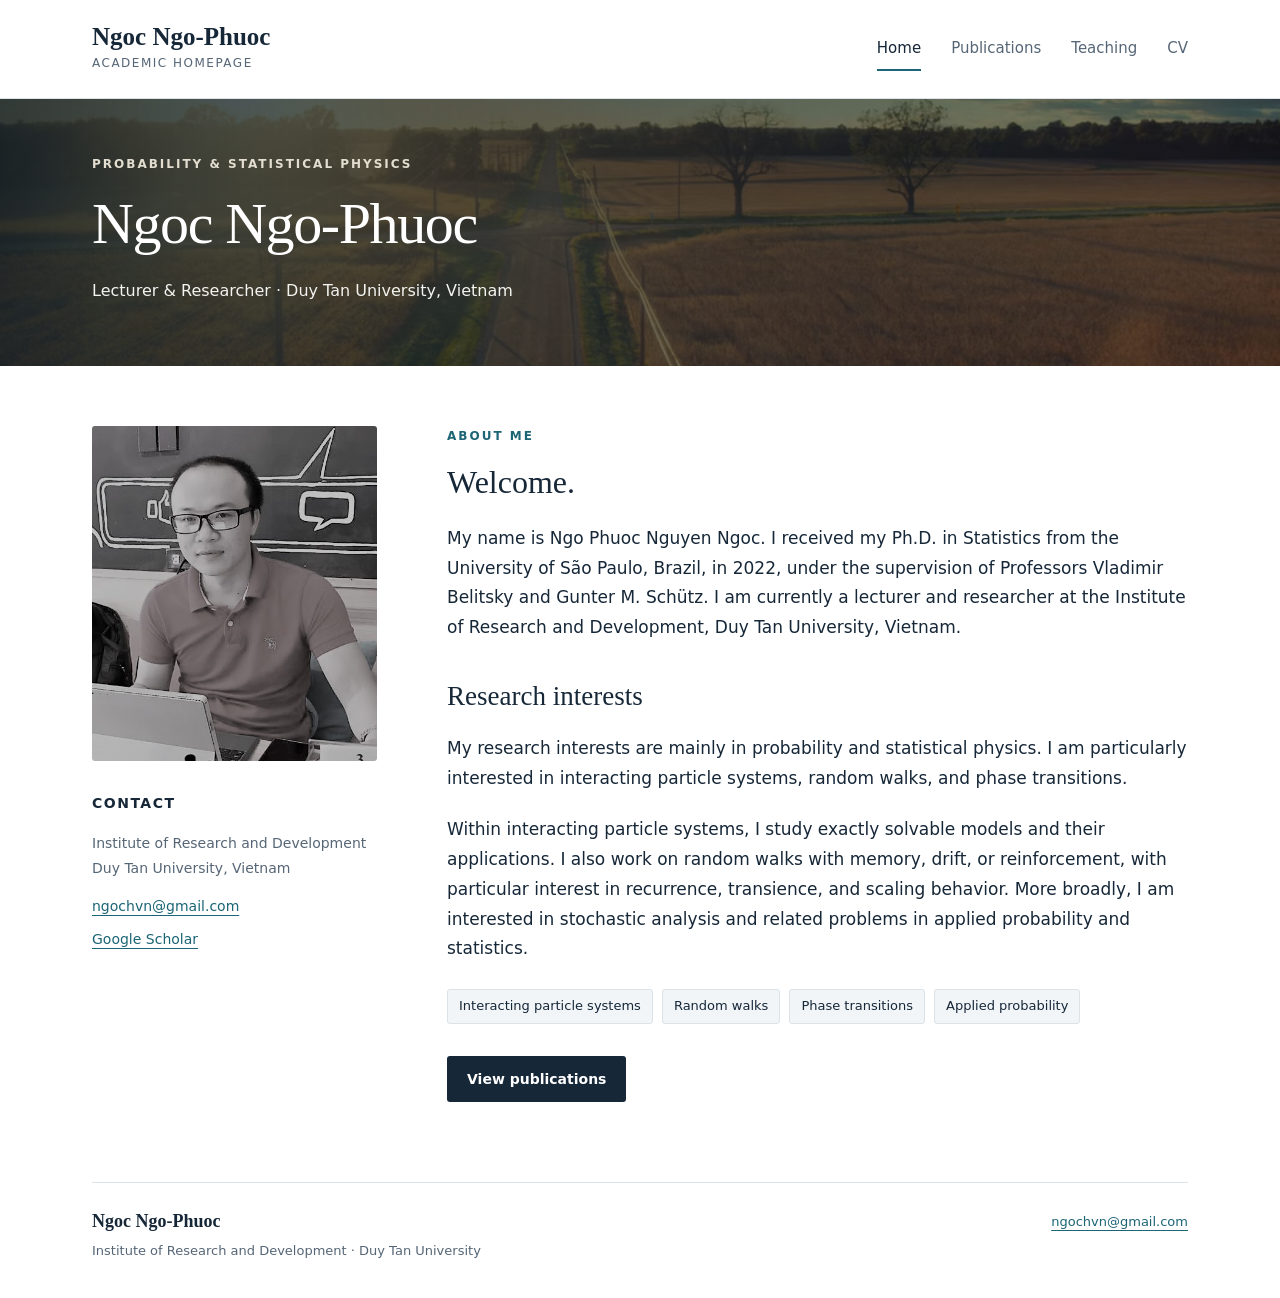
==== index.html @ 026bc56b "Publish academic homepage" ====
<!doctype html>
<html lang="en"><head><meta charset="utf-8"><meta name="viewport" content="width=device-width,initial-scale=1">
<title>Home · Ngoc Ngo-Phuoc</title><meta name="description" content="Ngoc Ngo-Phuoc — probability, statistical physics and interacting particle systems. Lecturer and researcher at Duy Tan University.">
<link rel="icon" type="image/svg+xml" href="data:image/svg+xml,%3Csvg xmlns='http://www.w3.org/2000/svg' viewBox='0 0 32 32'%3E%3Crect width='32' height='32' rx='6' fill='%23162738'/%3E%3Ctext x='16' y='24' text-anchor='middle' font-family='Georgia' font-size='24' fill='white'%3EN%3C/text%3E%3C/svg%3E"><link rel="stylesheet" href="style.css"></head>
<body><a class="skip" href="#main">Skip to content</a><header><div class="nav-wrap"><a class="brand" href="index.html">Ngoc Ngo-Phuoc<span>Academic homepage</span></a><nav aria-label="Main navigation"><a href="index.html" aria-current="page">Home</a><a href="publications.html">Publications</a><a href="teaching.html">Teaching</a><a href="cv.html">CV</a></nav></div></header>
<main id="main"><section class="hero"><div class="hero-inner"><p class="eyebrow">Probability &amp; Statistical Physics</p><h1>Ngoc Ngo-Phuoc</h1><p class="hero-sub">Lecturer &amp; Researcher · Duy Tan University, Vietnam</p></div></section>
<div class="home-grid content"><aside><img class="portrait" src="portrait.jpg" alt="Portrait of Ngoc Ngo-Phuoc" width="480" height="560"><div class="contact"><h2>Contact</h2><p>Institute of Research and Development<br>Duy Tan University, Vietnam</p><a href="mailto:ngochvn@gmail.com">ngochvn@gmail.com</a><a href="https://scholar.google.com/citations?user=MyAaOgkAAAAJ&amp;hl=en">Google Scholar</a></div></aside>
<article><p class="eyebrow">About me</p><h2>Welcome.</h2><p>My name is Ngo Phuoc Nguyen Ngoc. I received my Ph.D. in Statistics from the University of São Paulo, Brazil, in 2022, under the supervision of Professors Vladimir Belitsky and Gunter M. Schütz. I am currently a lecturer and researcher at the Institute of Research and Development, Duy Tan University, Vietnam.</p>
<h2 class="section-heading">Research interests</h2><p>My research interests are mainly in probability and statistical physics. I am particularly interested in interacting particle systems, random walks, and phase transitions.</p><p>Within interacting particle systems, I study exactly solvable models and their applications. I also work on random walks with memory, drift, or reinforcement, with particular interest in recurrence, transience, and scaling behavior. More broadly, I am interested in stochastic analysis and related problems in applied probability and statistics.</p>
<ul class="topics"><li>Interacting particle systems</li><li>Random walks</li><li>Phase transitions</li><li>Applied probability</li></ul><a class="button" href="publications.html">View publications</a></article></div></main><footer><div><strong>Ngoc Ngo-Phuoc</strong><span>Institute of Research and Development · Duy Tan University</span></div><a href="mailto:ngochvn@gmail.com">ngochvn@gmail.com</a></footer></body></html>
---- style.css ----
:root{--ink:#162738;--muted:#566676;--accent:#1c6575;--line:#dbe3e8;--soft:#f1f5f7}*{box-sizing:border-box}html{scroll-behavior:smooth}body{margin:0;color:var(--ink);background:#fff;font:17px/1.75 system-ui,-apple-system,BlinkMacSystemFont,"Segoe UI",sans-serif}a{color:var(--accent);text-underline-offset:4px}a:hover{color:#102f38}a:focus-visible{outline:3px solid #d38d36;outline-offset:5px}header{background:#fff;border-bottom:1px solid var(--line)}.nav-wrap{max-width:1160px;margin:auto;padding:23px 32px;display:flex;justify-content:space-between;gap:24px;align-items:center}.brand{font:700 25px Georgia,serif;text-decoration:none;color:var(--ink)}.brand span{display:block;font:12px/2 system-ui,sans-serif;letter-spacing:1.5px;text-transform:uppercase;color:var(--muted)}nav{display:flex;gap:30px}nav a{font-size:15px;text-decoration:none;color:var(--muted);padding:8px 0;border-bottom:2px solid transparent}nav a[aria-current=page]{color:var(--ink);border-color:var(--accent)}.hero{background:linear-gradient(90deg,rgba(14,29,37,.83),rgba(14,29,37,.38)),url('landscape.png') center 48%/cover;color:white}.hero-inner{max-width:1160px;padding:55px 32px 61px;margin:auto}.eyebrow{font-size:12px;font-weight:650;letter-spacing:2px;text-transform:uppercase;color:var(--accent);margin:0 0 15px}.hero .eyebrow{color:#e3ded0}h1{font:normal clamp(38px,5vw,58px)/1.16 Georgia,serif;letter-spacing:-1.4px;margin:0 0 20px}h2{font:normal 32px/1.3 Georgia,serif;margin:0 0 20px}h3{font-size:18px;font-weight:600;line-height:1.6;margin:0 0 7px}.hero-sub{font-size:16px;margin:0;color:#f3f3f0}.content{max-width:1160px;margin:auto;padding:60px 32px 80px}.home-grid{display:grid;grid-template-columns:285px 1fr;gap:70px}.portrait{width:100%;height:335px;object-fit:cover;object-position:center 35%;border-radius:3px}.contact{padding-top:24px}.contact h2{font:600 14px system-ui,sans-serif;text-transform:uppercase;letter-spacing:1.5px}.contact p,.contact a{font-size:14px}.contact p{color:var(--muted)}.contact a{display:block;margin-top:8px}article p{margin-top:0;margin-bottom:22px}.section-heading{margin-top:36px;font-size:27px}.topics{display:flex;flex-wrap:wrap;gap:9px;list-style:none;padding:0;margin:25px 0 32px}.topics li{font-size:13px;padding:5px 11px;background:var(--soft);border:1px solid var(--line);border-radius:3px}.button{display:inline-block;background:var(--ink);color:#fff;text-decoration:none;font-size:14px;font-weight:600;padding:11px 20px;border-radius:3px}.button:hover{background:var(--accent);color:white}.reading{max-width:940px}.intro{font-size:19px;color:var(--muted);margin:0 0 36px}.paper-group{border-top:1px solid var(--line);padding-top:28px;margin-top:42px}.paper-group h2{font-size:28px}.paper-group ol{padding-left:28px}.paper-group li{padding-left:10px;margin:0 0 25px}.paper-group li::marker{color:var(--accent);font-size:14px}.paper-group p{font-size:15px;color:var(--muted);margin:3px 0 6px}.paper-link{font-size:14px;font-weight:600}.workshops{padding-left:20px}.appointment{padding:32px 0;border-top:1px solid var(--line);margin-top:32px}.appointment h2{margin-bottom:10px}.appointment .eyebrow{margin-bottom:12px}.appointment ul{columns:2;column-gap:40px;padding-left:20px}.appointment li{break-inside:avoid;padding:3px 0}.muted{color:var(--muted);font-size:15px}.cv-frame{margin-top:32px;border:1px solid var(--line);background:var(--soft)}iframe{width:100%;height:850px;border:0;display:block}footer{border-top:1px solid var(--line);max-width:1096px;margin:auto;padding:28px 0 35px;display:flex;justify-content:space-between;gap:20px;font-size:13px;color:var(--muted)}footer strong{display:block;color:var(--ink);font:600 18px Georgia,serif;margin-bottom:8px}footer span{display:block}.skip{position:absolute;top:-100px;left:16px;background:white;padding:12px;z-index:5}.skip:focus{top:10px}@media(max-width:720px){.nav-wrap{padding:18px 22px;display:block}.brand{font-size:24px}nav{gap:25px;margin-top:15px;flex-wrap:wrap}nav a{font-size:14px}.hero-inner{padding:38px 22px 42px}.hero-sub{font-size:14px}.content{padding:36px 22px 50px}.home-grid{grid-template-columns:1fr;gap:35px}.home-grid aside{display:grid;grid-template-columns:130px 1fr;gap:20px}.portrait{height:175px}.contact{padding:0}.contact h2{margin:0 0 10px}.contact p{margin:0;font-size:13px}.contact a{font-size:13px;overflow-wrap:anywhere}.appointment ul{columns:1}footer{margin:0 22px;display:block}footer>a{display:inline-block;margin-top:14px}h1{font-size:39px}.eyebrow{font-size:12px;letter-spacing:1.5px}.paper-group li{padding-left:3px}iframe{height:600px}}@media(prefers-reduced-motion:reduce){html{scroll-behavior:auto}}
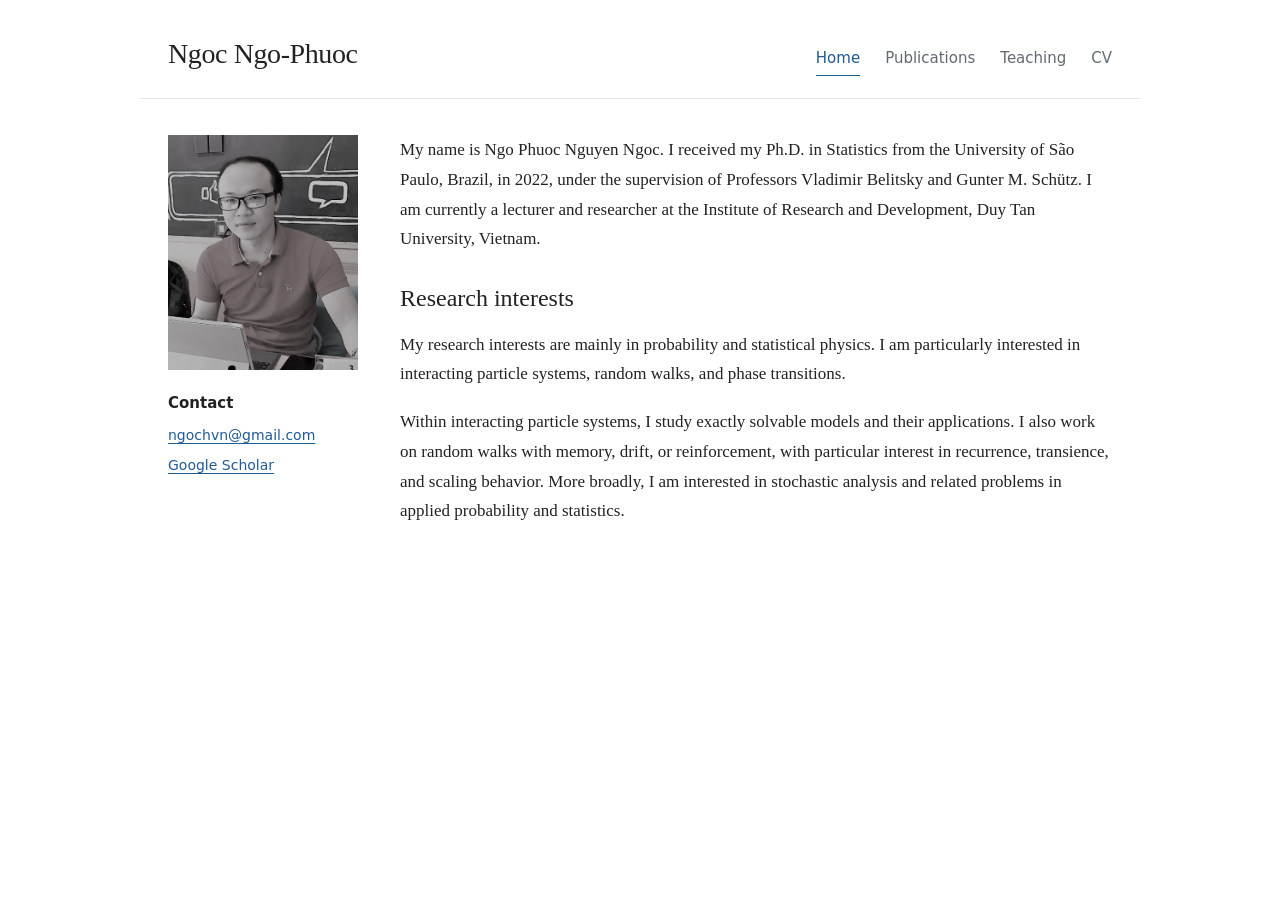
==== commit 0da10b2e: "Simplify academic layout and remove repeated headings" ====
--- a/index.html
+++ b/index.html
@@ -1,10 +1,10 @@
 <!doctype html>
 <html lang="en"><head><meta charset="utf-8"><meta name="viewport" content="width=device-width,initial-scale=1">
 <title>Home · Ngoc Ngo-Phuoc</title><meta name="description" content="Ngoc Ngo-Phuoc — probability, statistical physics and interacting particle systems. Lecturer and researcher at Duy Tan University.">
-<link rel="icon" type="image/svg+xml" href="data:image/svg+xml,%3Csvg xmlns='http://www.w3.org/2000/svg' viewBox='0 0 32 32'%3E%3Crect width='32' height='32' rx='6' fill='%23162738'/%3E%3Ctext x='16' y='24' text-anchor='middle' font-family='Georgia' font-size='24' fill='white'%3EN%3C/text%3E%3C/svg%3E"><link rel="stylesheet" href="style.css"></head>
-<body><a class="skip" href="#main">Skip to content</a><header><div class="nav-wrap"><a class="brand" href="index.html">Ngoc Ngo-Phuoc<span>Academic homepage</span></a><nav aria-label="Main navigation"><a href="index.html" aria-current="page">Home</a><a href="publications.html">Publications</a><a href="teaching.html">Teaching</a><a href="cv.html">CV</a></nav></div></header>
-<main id="main"><section class="hero"><div class="hero-inner"><p class="eyebrow">Probability &amp; Statistical Physics</p><h1>Ngoc Ngo-Phuoc</h1><p class="hero-sub">Lecturer &amp; Researcher · Duy Tan University, Vietnam</p></div></section>
-<div class="home-grid content"><aside><img class="portrait" src="portrait.jpg" alt="Portrait of Ngoc Ngo-Phuoc" width="480" height="560"><div class="contact"><h2>Contact</h2><p>Institute of Research and Development<br>Duy Tan University, Vietnam</p><a href="mailto:ngochvn@gmail.com">ngochvn@gmail.com</a><a href="https://scholar.google.com/citations?user=MyAaOgkAAAAJ&amp;hl=en">Google Scholar</a></div></aside>
-<article><p class="eyebrow">About me</p><h2>Welcome.</h2><p>My name is Ngo Phuoc Nguyen Ngoc. I received my Ph.D. in Statistics from the University of São Paulo, Brazil, in 2022, under the supervision of Professors Vladimir Belitsky and Gunter M. Schütz. I am currently a lecturer and researcher at the Institute of Research and Development, Duy Tan University, Vietnam.</p>
+<link rel="icon" type="image/svg+xml" href="data:image/svg+xml,%3Csvg xmlns='http://www.w3.org/2000/svg' viewBox='0 0 32 32'%3E%3Crect width='32' height='32' rx='6' fill='%23162738'/%3E%3Ctext x='16' y='24' text-anchor='middle' font-family='Georgia' font-size='24' fill='white'%3EN%3C/text%3E%3C/svg%3E"><link rel="stylesheet" href="style.css?v=2"></head>
+<body><a class="skip" href="#main">Skip to content</a><header><div class="nav-wrap"><h1 class="brand">Ngoc Ngo-Phuoc</h1><nav aria-label="Main navigation"><a href="index.html" aria-current="page">Home</a><a href="publications.html">Publications</a><a href="teaching.html">Teaching</a><a href="cv.html">CV</a></nav></div></header>
+<main id="main">
+<div class="home-grid content"><aside><img class="portrait" src="portrait.jpg" alt="Portrait of Ngoc Ngo-Phuoc" width="480" height="560"><div class="contact"><h2>Contact</h2><a href="mailto:ngochvn@gmail.com">ngochvn@gmail.com</a><a href="https://scholar.google.com/citations?user=MyAaOgkAAAAJ&amp;hl=en">Google Scholar</a></div></aside>
+<article><p>My name is Ngo Phuoc Nguyen Ngoc. I received my Ph.D. in Statistics from the University of São Paulo, Brazil, in 2022, under the supervision of Professors Vladimir Belitsky and Gunter M. Schütz. I am currently a lecturer and researcher at the Institute of Research and Development, Duy Tan University, Vietnam.</p>
 <h2 class="section-heading">Research interests</h2><p>My research interests are mainly in probability and statistical physics. I am particularly interested in interacting particle systems, random walks, and phase transitions.</p><p>Within interacting particle systems, I study exactly solvable models and their applications. I also work on random walks with memory, drift, or reinforcement, with particular interest in recurrence, transience, and scaling behavior. More broadly, I am interested in stochastic analysis and related problems in applied probability and statistics.</p>
-<ul class="topics"><li>Interacting particle systems</li><li>Random walks</li><li>Phase transitions</li><li>Applied probability</li></ul><a class="button" href="publications.html">View publications</a></article></div></main><footer><div><strong>Ngoc Ngo-Phuoc</strong><span>Institute of Research and Development · Duy Tan University</span></div><a href="mailto:ngochvn@gmail.com">ngochvn@gmail.com</a></footer></body></html>+</article></div></main></body></html>
--- a/style.css
+++ b/style.css
@@ -1 +1 @@
-:root{--ink:#162738;--muted:#566676;--accent:#1c6575;--line:#dbe3e8;--soft:#f1f5f7}*{box-sizing:border-box}html{scroll-behavior:smooth}body{margin:0;color:var(--ink);background:#fff;font:17px/1.75 system-ui,-apple-system,BlinkMacSystemFont,"Segoe UI",sans-serif}a{color:var(--accent);text-underline-offset:4px}a:hover{color:#102f38}a:focus-visible{outline:3px solid #d38d36;outline-offset:5px}header{background:#fff;border-bottom:1px solid var(--line)}.nav-wrap{max-width:1160px;margin:auto;padding:23px 32px;display:flex;justify-content:space-between;gap:24px;align-items:center}.brand{font:700 25px Georgia,serif;text-decoration:none;color:var(--ink)}.brand span{display:block;font:12px/2 system-ui,sans-serif;letter-spacing:1.5px;text-transform:uppercase;color:var(--muted)}nav{display:flex;gap:30px}nav a{font-size:15px;text-decoration:none;color:var(--muted);padding:8px 0;border-bottom:2px solid transparent}nav a[aria-current=page]{color:var(--ink);border-color:var(--accent)}.hero{background:linear-gradient(90deg,rgba(14,29,37,.83),rgba(14,29,37,.38)),url('landscape.png') center 48%/cover;color:white}.hero-inner{max-width:1160px;padding:55px 32px 61px;margin:auto}.eyebrow{font-size:12px;font-weight:650;letter-spacing:2px;text-transform:uppercase;color:var(--accent);margin:0 0 15px}.hero .eyebrow{color:#e3ded0}h1{font:normal clamp(38px,5vw,58px)/1.16 Georgia,serif;letter-spacing:-1.4px;margin:0 0 20px}h2{font:normal 32px/1.3 Georgia,serif;margin:0 0 20px}h3{font-size:18px;font-weight:600;line-height:1.6;margin:0 0 7px}.hero-sub{font-size:16px;margin:0;color:#f3f3f0}.content{max-width:1160px;margin:auto;padding:60px 32px 80px}.home-grid{display:grid;grid-template-columns:285px 1fr;gap:70px}.portrait{width:100%;height:335px;object-fit:cover;object-position:center 35%;border-radius:3px}.contact{padding-top:24px}.contact h2{font:600 14px system-ui,sans-serif;text-transform:uppercase;letter-spacing:1.5px}.contact p,.contact a{font-size:14px}.contact p{color:var(--muted)}.contact a{display:block;margin-top:8px}article p{margin-top:0;margin-bottom:22px}.section-heading{margin-top:36px;font-size:27px}.topics{display:flex;flex-wrap:wrap;gap:9px;list-style:none;padding:0;margin:25px 0 32px}.topics li{font-size:13px;padding:5px 11px;background:var(--soft);border:1px solid var(--line);border-radius:3px}.button{display:inline-block;background:var(--ink);color:#fff;text-decoration:none;font-size:14px;font-weight:600;padding:11px 20px;border-radius:3px}.button:hover{background:var(--accent);color:white}.reading{max-width:940px}.intro{font-size:19px;color:var(--muted);margin:0 0 36px}.paper-group{border-top:1px solid var(--line);padding-top:28px;margin-top:42px}.paper-group h2{font-size:28px}.paper-group ol{padding-left:28px}.paper-group li{padding-left:10px;margin:0 0 25px}.paper-group li::marker{color:var(--accent);font-size:14px}.paper-group p{font-size:15px;color:var(--muted);margin:3px 0 6px}.paper-link{font-size:14px;font-weight:600}.workshops{padding-left:20px}.appointment{padding:32px 0;border-top:1px solid var(--line);margin-top:32px}.appointment h2{margin-bottom:10px}.appointment .eyebrow{margin-bottom:12px}.appointment ul{columns:2;column-gap:40px;padding-left:20px}.appointment li{break-inside:avoid;padding:3px 0}.muted{color:var(--muted);font-size:15px}.cv-frame{margin-top:32px;border:1px solid var(--line);background:var(--soft)}iframe{width:100%;height:850px;border:0;display:block}footer{border-top:1px solid var(--line);max-width:1096px;margin:auto;padding:28px 0 35px;display:flex;justify-content:space-between;gap:20px;font-size:13px;color:var(--muted)}footer strong{display:block;color:var(--ink);font:600 18px Georgia,serif;margin-bottom:8px}footer span{display:block}.skip{position:absolute;top:-100px;left:16px;background:white;padding:12px;z-index:5}.skip:focus{top:10px}@media(max-width:720px){.nav-wrap{padding:18px 22px;display:block}.brand{font-size:24px}nav{gap:25px;margin-top:15px;flex-wrap:wrap}nav a{font-size:14px}.hero-inner{padding:38px 22px 42px}.hero-sub{font-size:14px}.content{padding:36px 22px 50px}.home-grid{grid-template-columns:1fr;gap:35px}.home-grid aside{display:grid;grid-template-columns:130px 1fr;gap:20px}.portrait{height:175px}.contact{padding:0}.contact h2{margin:0 0 10px}.contact p{margin:0;font-size:13px}.contact a{font-size:13px;overflow-wrap:anywhere}.appointment ul{columns:1}footer{margin:0 22px;display:block}footer>a{display:inline-block;margin-top:14px}h1{font-size:39px}.eyebrow{font-size:12px;letter-spacing:1.5px}.paper-group li{padding-left:3px}iframe{height:600px}}@media(prefers-reduced-motion:reduce){html{scroll-behavior:auto}}
+:root{--ink:#222;--muted:#616971;--accent:#205b96;--line:#e1e5e9}*{box-sizing:border-box}body{margin:0;background:#fff;color:var(--ink);font:17px/1.75 Georgia,"Times New Roman",serif}a{color:var(--accent);text-underline-offset:3px}a:hover{color:#123d68}a:focus-visible{outline:2px solid var(--accent);outline-offset:4px}header{max-width:1000px;margin:0 auto;border-bottom:1px solid var(--line)}.nav-wrap{padding:36px 28px 22px;display:flex;align-items:baseline;justify-content:space-between;gap:24px}.brand{font:normal 28px/1.3 Georgia,serif;color:#222;margin:0;text-decoration:none;letter-spacing:-.4px}nav{display:flex;flex-wrap:wrap;gap:25px;font:15px/1.6 system-ui,sans-serif}nav a{color:var(--muted);text-decoration:none;padding-bottom:5px}nav a[aria-current=page]{color:var(--accent);border-bottom:1px solid var(--accent)}.content{max-width:1000px;margin:auto;padding:36px 28px 70px}.home-grid{display:grid;grid-template-columns:190px minmax(0,1fr);gap:42px}.portrait{width:190px;height:235px;object-fit:cover;object-position:center 35%;display:block}.contact{margin-top:22px;font:14px/1.8 system-ui,sans-serif}.contact h2{font:600 15px/1.5 system-ui,sans-serif;margin:0 0 8px}.contact a{display:block;overflow-wrap:anywhere;margin-top:5px}h1{font:normal 34px/1.3 Georgia,serif;margin:0 0 27px}h2{font:normal 24px/1.4 Georgia,serif;margin:0 0 14px}h3{font:600 17px/1.6 Georgia,serif;margin:0 0 5px}p{margin:0 0 18px}.section-heading{margin-top:28px;font-size:24px}.reading{max-width:1000px}.paper-group{margin-top:30px;padding-top:22px;border-top:1px solid var(--line)}.paper-group h2{font-size:23px}.paper-group ol{padding-left:26px;margin:20px 0 0}.paper-group li{padding-left:5px;margin-bottom:22px}.paper-group li::marker{color:var(--muted);font-size:15px}.paper-group p{color:var(--muted);font-size:15px;margin:3px 0}.paper-link{font:14px/1.7 system-ui,sans-serif}.workshops{padding-left:20px}.appointment{margin-top:27px;padding-top:23px;border-top:1px solid var(--line)}.eyebrow{font:14px/1.6 system-ui,sans-serif;color:var(--muted);margin-bottom:6px}.appointment h2{margin-bottom:8px}.appointment ul{padding-left:22px;margin:12px 0}.appointment li{margin-bottom:3px}.muted{color:var(--muted);font-size:15px}.button{display:inline-block;color:var(--accent);font:15px/1.7 system-ui,sans-serif}.cv-frame{margin:24px 0 16px;border:1px solid var(--line)}iframe{width:100%;height:850px;border:0;display:block}.skip{position:absolute;top:-100px;left:15px;padding:8px;background:#fff;z-index:10}.skip:focus{top:10px}@media(max-width:640px){.nav-wrap{padding:24px 22px 16px;display:block}.brand{font-size:27px}nav{margin-top:16px;gap:23px;font-size:14px}.content{padding:27px 22px 48px}.home-grid{grid-template-columns:1fr;gap:25px}.home-grid aside{display:flex;gap:22px;align-items:center}.portrait{width:120px;height:150px}.contact{margin:0;min-width:0}.contact a{font-size:14px}.contact h2{font-size:15px}h1{font-size:30px}h2{font-size:23px}.paper-group{margin-top:24px}.paper-group li{padding-left:2px}iframe{height:580px}}@media print{nav,.skip{display:none}header{border:0}.content{padding-top:15px}a{color:inherit}.cv-frame{display:none}}
